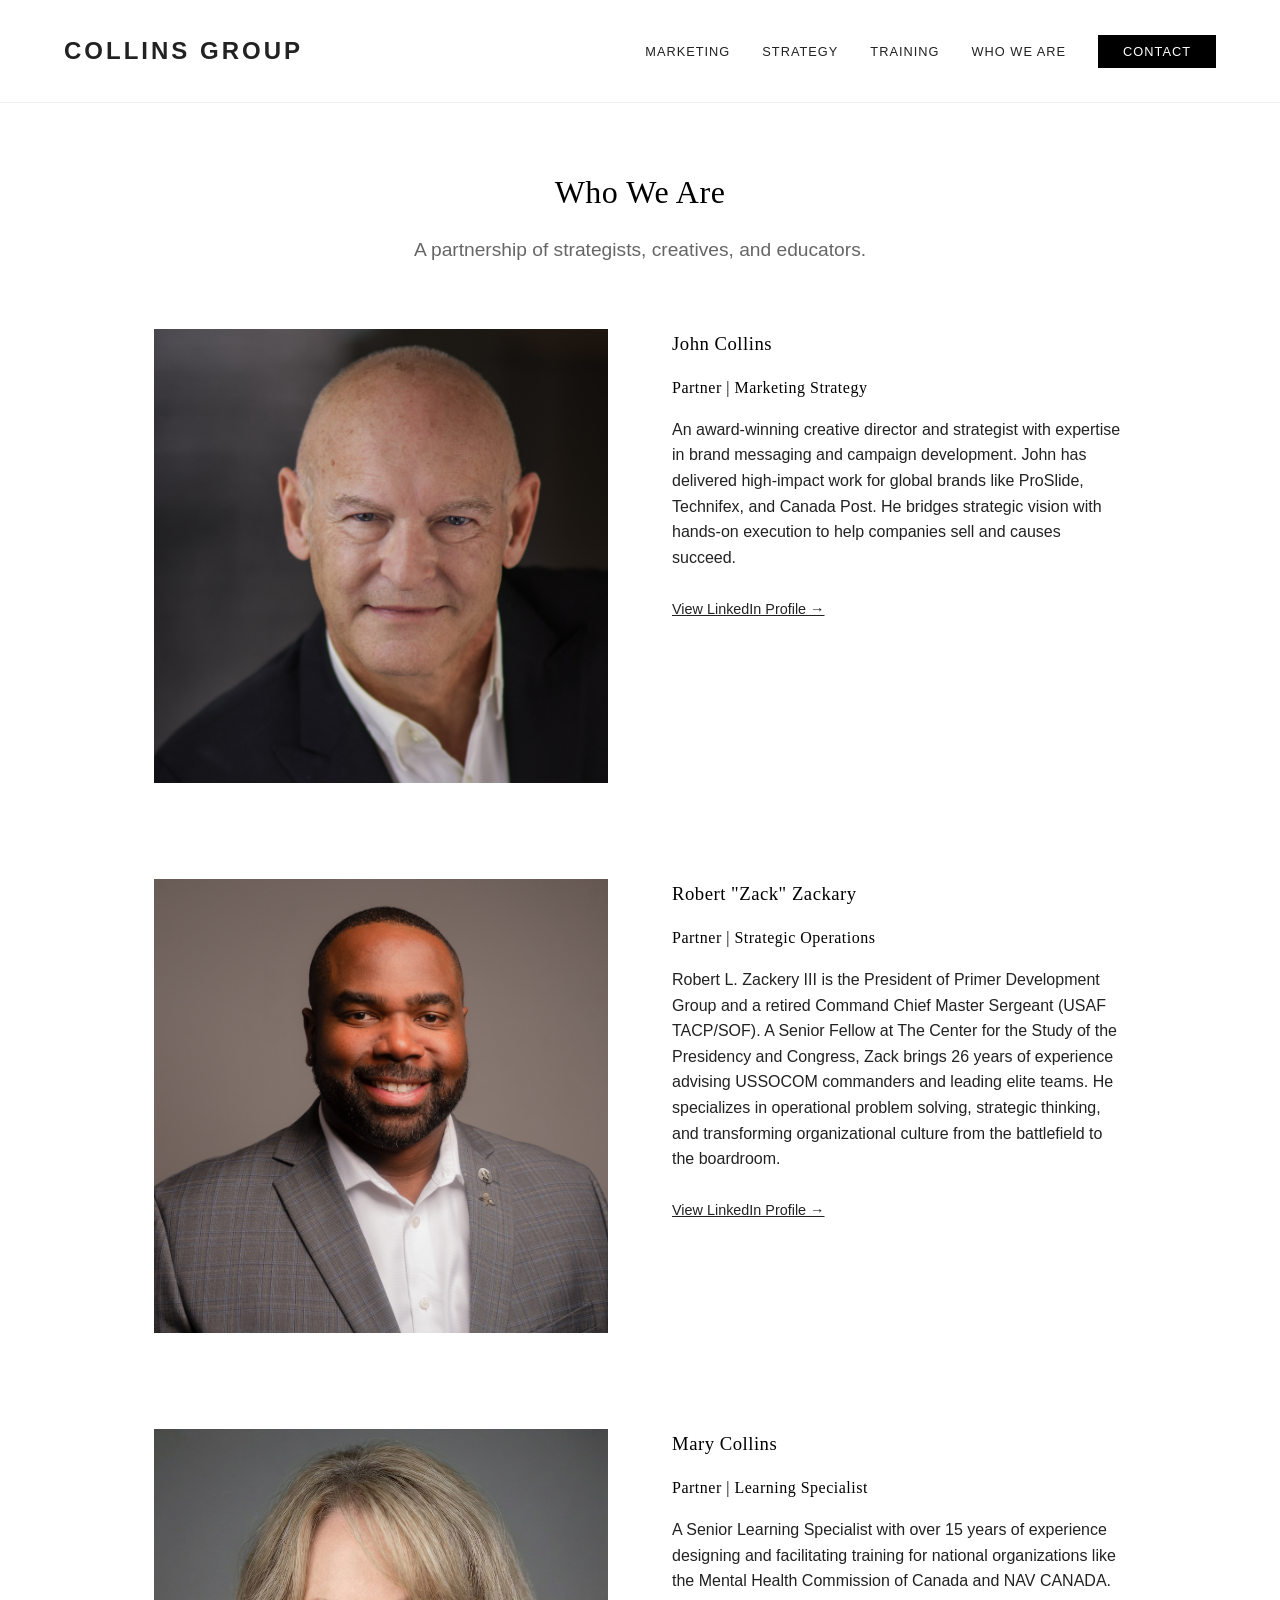
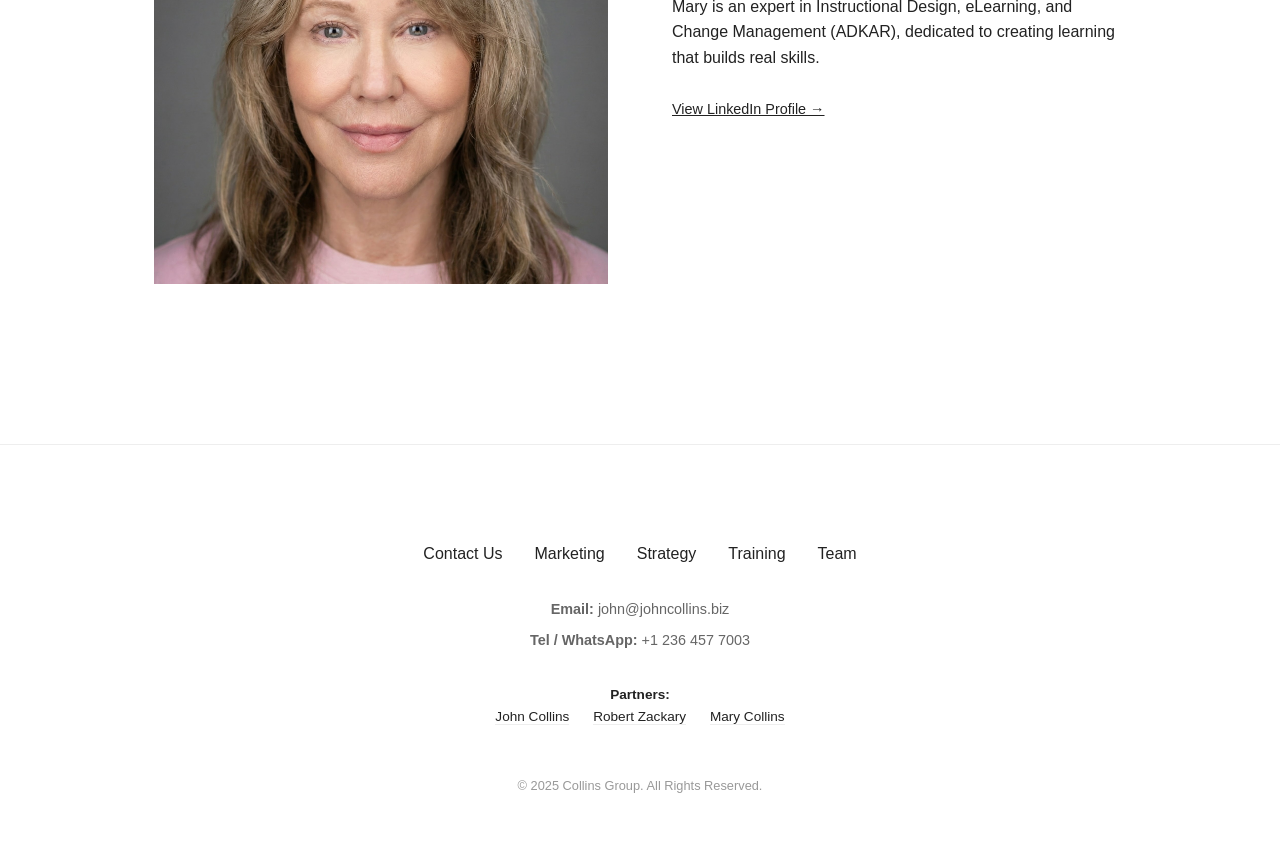
==== about.html @ 3412f207 "Add files via upload" ====
<!DOCTYPE html>
<html lang="en">
<head>
    <meta charset="UTF-8">
    <meta name="viewport" content="width=device-width, initial-scale=1.0">
    <meta name="description" content="Meet the Collins Group partners: John Collins, Robert Zackary, and Mary Collins. Experts in Marketing, Strategy, and Learning.">
    <title>Collins Group | Who We Are</title>
    <link rel="stylesheet" href="style.css">
</head>
<body>

    <nav>
        <a href="index.html" class="logo">Collins Group</a>
        <ul class="nav-links">
            <li><a href="marketing.html">Marketing</a></li>
            <li><a href="strategy.html">Strategy</a></li>
            <li><a href="training.html">Training</a></li>
            <li><a href="about.html">Who We Are</a></li>
            <li><a href="contact.html" class="btn-nav">Contact</a></li>
        </ul>
    </nav>

    <main>
        
<div class="page-container">
    <header style="text-align: center; margin-bottom: 4rem;">
        <h1>Who We Are</h1>
        <p class="hero-sub">A partnership of strategists, creatives, and educators.</p>
    </header>

    <div class="service-section" style="align-items: flex-start;">
        <img src="john headshot.jpg" alt="John Collins">
        <div class="service-text">
            <h3>John Collins</h3>
            <h4>Partner | Marketing Strategy</h4>
            <p>An award-winning creative director and strategist with expertise in brand messaging and campaign development. John has delivered high-impact work for global brands like ProSlide, Technifex, and Canada Post. He bridges strategic vision with hands-on execution to help companies sell and causes succeed.</p>
            <br>
            <a href="https://www.linkedin.com/in/iamjdcollins/" target="_blank" rel="noopener noreferrer" style="text-decoration: underline; font-size: 0.9rem;">View LinkedIn Profile &rarr;</a>
        </div>
    </div>

    <div class="service-section" style="align-items: flex-start;">
        <img src="zack headshot.png" alt="Robert Zackery">
        <div class="service-text">
            <h3>Robert "Zack" Zackary</h3>
            <h4>Partner | Strategic Operations</h4>
            <p>Robert L. Zackery III is the President of Primer Development Group and a retired Command Chief Master Sergeant (USAF TACP/SOF). A Senior Fellow at The Center for the Study of the Presidency and Congress, Zack brings 26 years of experience advising USSOCOM commanders and leading elite teams. He specializes in operational problem solving, strategic thinking, and transforming organizational culture from the battlefield to the boardroom.</p>
            <br>
            <a href="https://www.linkedin.com/in/robertlzackeryiii/" target="_blank" rel="noopener noreferrer" style="text-decoration: underline; font-size: 0.9rem;">View LinkedIn Profile &rarr;</a>
        </div>
    </div>

    <div class="service-section" style="align-items: flex-start;">
        <img src="mary headshot.jpg" alt="Mary Collins">
        <div class="service-text">
            <h3>Mary Collins</h3>
            <h4>Partner | Learning Specialist</h4>
            <p>A Senior Learning Specialist with over 15 years of experience designing and facilitating training for national organizations like the Mental Health Commission of Canada and NAV CANADA. Mary is an expert in Instructional Design, eLearning, and Change Management (ADKAR), dedicated to creating learning that builds real skills.</p>
            <br>
            <a href="https://www.linkedin.com/in/collins4learning/" target="_blank" rel="noopener noreferrer" style="text-decoration: underline; font-size: 0.9rem;">View LinkedIn Profile &rarr;</a>
        </div>
    </div>
</div>

    </main>

    <footer>
        
        <div class="footer-links">
            <a href="contact.html">Contact Us</a>
            <a href="marketing.html">Marketing</a>
            <a href="strategy.html">Strategy</a>
            <a href="training.html">Training</a>
            <a href="about.html">Team</a>
        </div>

        <div class="contact-info">
            <p><strong>Email:</strong> <a href="mailto:john@johncollins.biz">john@johncollins.biz</a></p>
            <p><strong>Tel / WhatsApp:</strong> +1 236 457 7003</p>
        </div>

        <div class="partners-list">
            <strong>Partners:</strong><br>
            <a href="https://www.linkedin.com/in/iamjdcollins/" target="_blank" rel="noopener noreferrer">John Collins</a>
            <a href="https://www.linkedin.com/in/robertlzackeryiii/" target="_blank" rel="noopener noreferrer">Robert Zackary</a>
            <a href="https://www.linkedin.com/in/collins4learning/" target="_blank" rel="noopener noreferrer">Mary Collins</a>
        </div>

        <p class="copyright">&copy; 2025 Collins Group. All Rights Reserved.</p>
    </footer>

</body>
</html>
---- style.css ----
/* COLLINS GROUP - BOUTIQUE PROFESSIONAL (Black & White) */

/* 1. Base Styles */
* { box-sizing: border-box; margin: 0; padding: 0; }
body {
    font-family: 'Helvetica Neue', Helvetica, Arial, sans-serif;
    color: #222;
    background-color: #fff;
    line-height: 1.6;
    font-weight: 300;
}
h1, h2, h3, h4 {
    font-family: 'Didot', 'Bodoni MT', serif;
    font-weight: 400;
    color: #000;
    margin-bottom: 1rem;
    letter-spacing: 0.5px;
}
a { text-decoration: none; color: inherit; transition: opacity 0.3s; }
a:hover { opacity: 0.6; }
img { max-width: 100%; display: block; }
ul { list-style: none; }

/* 2. Navigation */
nav {
    display: flex;
    justify-content: space-between;
    align-items: center;
    padding: 2rem 5%;
    border-bottom: 1px solid #eee;
    background: #fff;
    position: sticky;
    top: 0;
    z-index: 1000;
}
.logo { font-size: 1.5rem; letter-spacing: 3px; font-weight: 600; text-transform: uppercase; }
.nav-links { display: flex; gap: 2rem; align-items: center; }
.nav-links a { text-transform: uppercase; font-size: 0.8rem; letter-spacing: 1px; }
.btn-nav { 
    border: 1px solid #000; 
    padding: 0.5rem 1.5rem; 
    background: #000; 
    color: #fff !important; 
}
.btn-nav:hover { background: #333; opacity: 1; }

/* 3. Hero Sections */
.hero {
    padding: 6rem 5% 4rem;
    text-align: center;
    background: #fafafa;
}
.hero h1 { font-size: 3.5rem; line-height: 1.1; margin-bottom: 1.5rem; }
.hero-sub { font-size: 1.2rem; color: #666; max-width: 700px; margin: 0 auto; }

/* 4. Three Doors (Home) */
.three-doors {
    display: grid;
    grid-template-columns: repeat(3, 1fr);
    gap: 2px;
    background: #eee;
    margin: 4rem 0;
    border: 1px solid #eee;
}
.door {
    background: #fff;
    padding: 4rem 2rem;
    text-align: center;
    transition: background 0.3s;
}
.door:hover { background: #fcfcfc; }
.door img {
    margin: 0 auto 1.5rem auto; /* Centers the icon */
    max-width: 100px; /* Controls icon size */
    opacity: 0.8;
}
.door h3 { font-size: 1.5rem; text-transform: uppercase; letter-spacing: 2px; margin-bottom: 1rem; }
.door p { font-size: 0.95rem; color: #555; margin-bottom: 2rem; min-height: 60px; }
.btn-link { 
    text-transform: uppercase; font-size: 0.75rem; font-weight: 700; letter-spacing: 1px; 
    border-bottom: 1px solid #000; padding-bottom: 3px; 
}

/* 5. Content Layouts (Service Pages) */
.page-container { max-width: 1100px; margin: 0 auto; padding: 4rem 5%; }
.service-section { 
    display: grid; grid-template-columns: 1fr 1fr; gap: 4rem; margin-bottom: 6rem; align-items: center; 
}
.service-text h2 { font-size: 2.2rem; margin-bottom: 1.5rem; }
.service-list li {
    margin-bottom: 0.8rem; padding-left: 1.5rem; position: relative;
}
.service-list li::before {
    content: "—"; position: absolute; left: 0; color: #999;
}
/* IMAGE PLACEHOLDER STYLE */
.placeholder-img {
    background: #f4f4f4; height: 400px; display: flex; align-items: center; justify-content: center;
    color: #999; text-transform: uppercase; letter-spacing: 2px; border: 1px solid #eee;
    font-size: 0.8rem; padding: 1rem; text-align: center;
}

/* 6. Testimonials Slider */
.testimonials { background: #111; color: #fff; padding: 5rem 5%; text-align: center; position: relative; }
.testimonial-container { max-width: 800px; margin: 0 auto; min-height: 200px; display: flex; align-items: center; justify-content: center; }
.testimonial-slide { display: none; animation: fadeEffect 1s; }
.testimonial-slide.active { display: block; }
.quote { font-size: 1.5rem; font-family: 'Didot', serif; margin-bottom: 1.5rem; font-style: italic; line-height: 1.4; }
.cite { font-size: 0.8rem; text-transform: uppercase; letter-spacing: 2px; opacity: 0.7; display: block; margin-top: 1rem;}

@keyframes fadeEffect {
    from {opacity: 0;} to {opacity: 1;}
}

/* 7. Contact Page Form */
.contact-hero { text-align: center; margin-bottom: 3rem; }
.contact-form { max-width: 600px; margin: 0 auto; }
.form-group { margin-bottom: 1.5rem; }
.form-group label { display: block; margin-bottom: 0.5rem; font-size: 0.8rem; text-transform: uppercase; letter-spacing: 1px; }
.form-group input, .form-group textarea {
    width: 100%; padding: 1rem; border: 1px solid #ddd; font-family: inherit; font-size: 1rem;
}
.form-group textarea { height: 150px; resize: vertical; }
.btn-submit {
    background: #000; color: #fff; border: none; padding: 1rem 3rem; cursor: pointer;
    text-transform: uppercase; letter-spacing: 2px; font-size: 0.9rem; transition: background 0.3s;
}
.btn-submit:hover { background: #333; }

/* 8. Footer */
footer { padding: 4rem 5%; background: #fff; border-top: 1px solid #eee; text-align: center; }
.footer-links { display: flex; justify-content: center; gap: 2rem; margin: 2rem 0; }
.contact-info { margin: 2rem 0; font-size: 0.9rem; color: #666; }
.contact-info p { margin-bottom: 0.5rem; }
.partners-list { margin-top: 2rem; font-size: 0.85rem; }
.partners-list a { margin: 0 10px; border-bottom: 1px solid #eee; }
.copyright { font-size: 0.8rem; color: #999; margin-top: 3rem; }

/* Mobile Responsiveness */
@media (max-width: 768px) {
    .hero h1 { font-size: 2.5rem; }
    
    /* Stack elements vertically */
    .three-doors, .service-section { grid-template-columns: 1fr; }
    
    /* Navigation Stack Fix */
    nav { flex-direction: column; padding: 1rem; }
    .nav-links { 
        display: flex; 
        flex-direction: column; 
        gap: 1rem; 
        margin-top: 1rem; 
        width: 100%;
        text-align: center;
    }
}
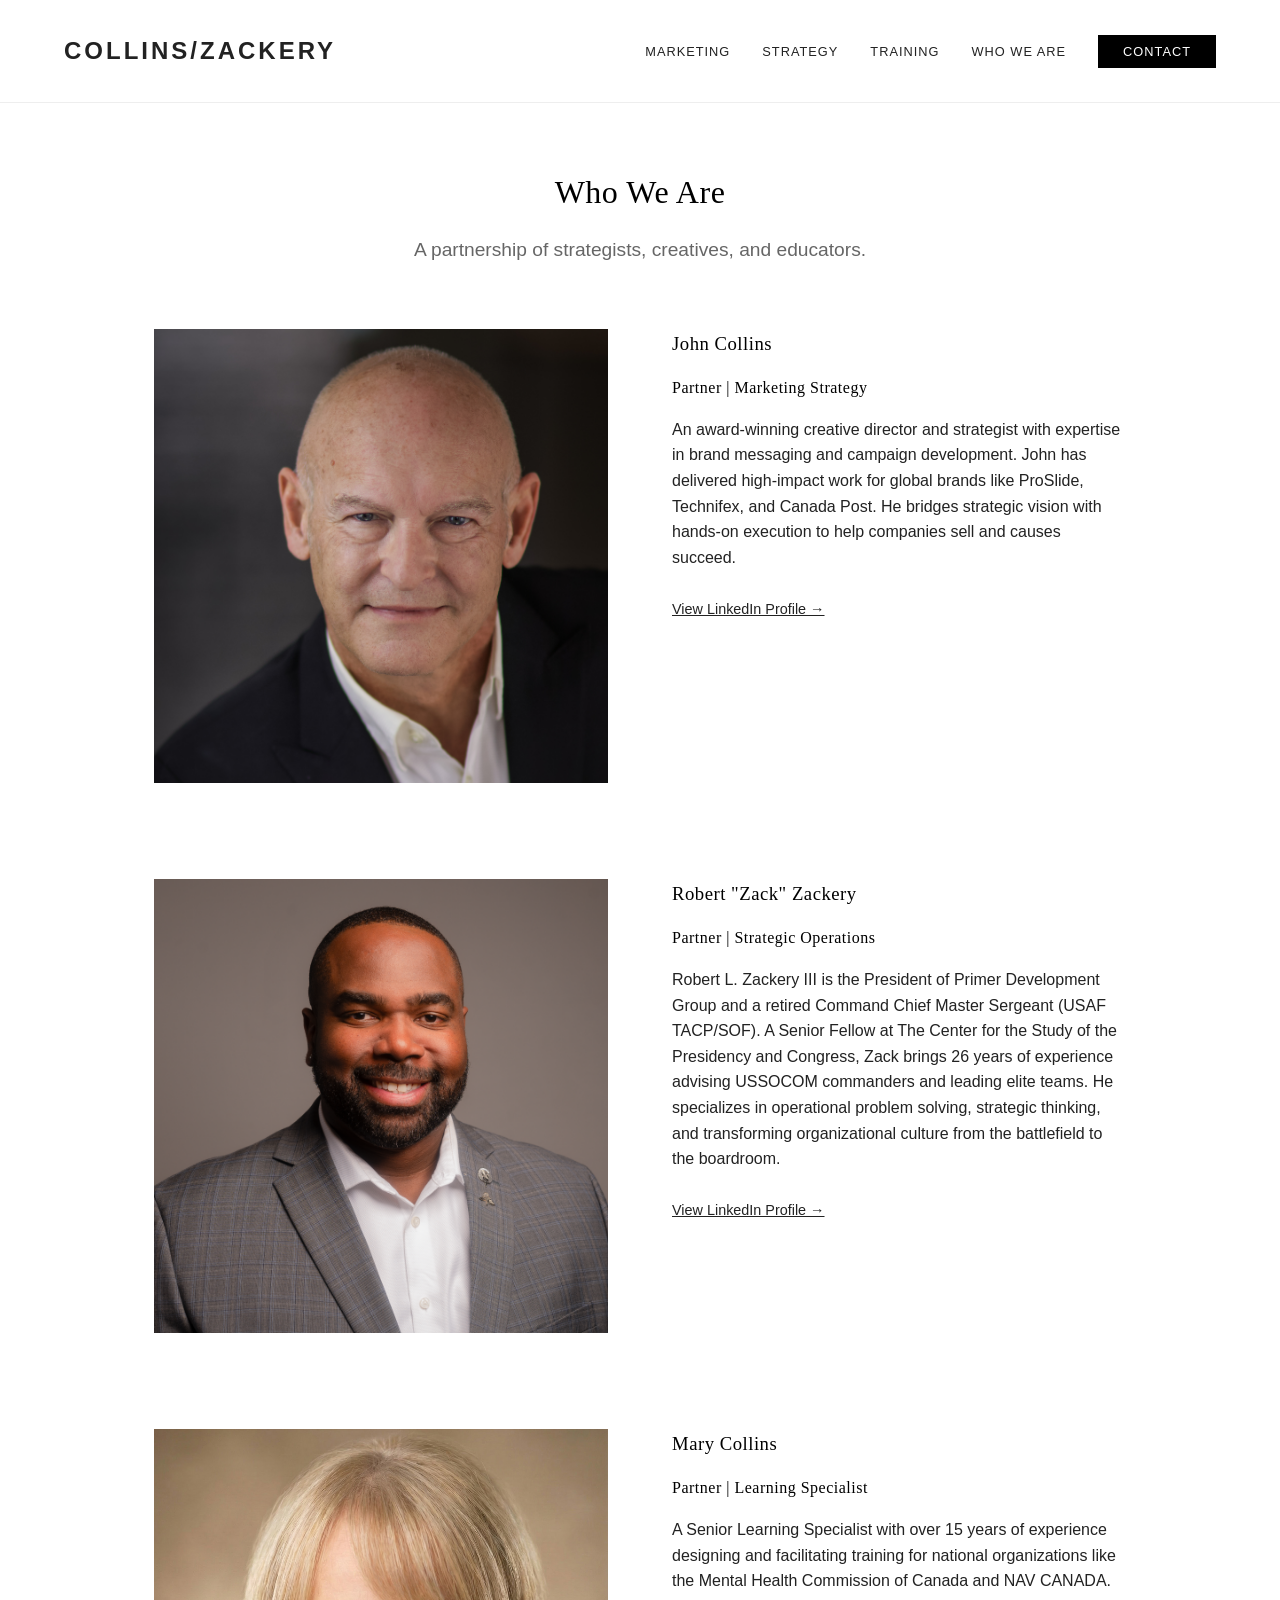
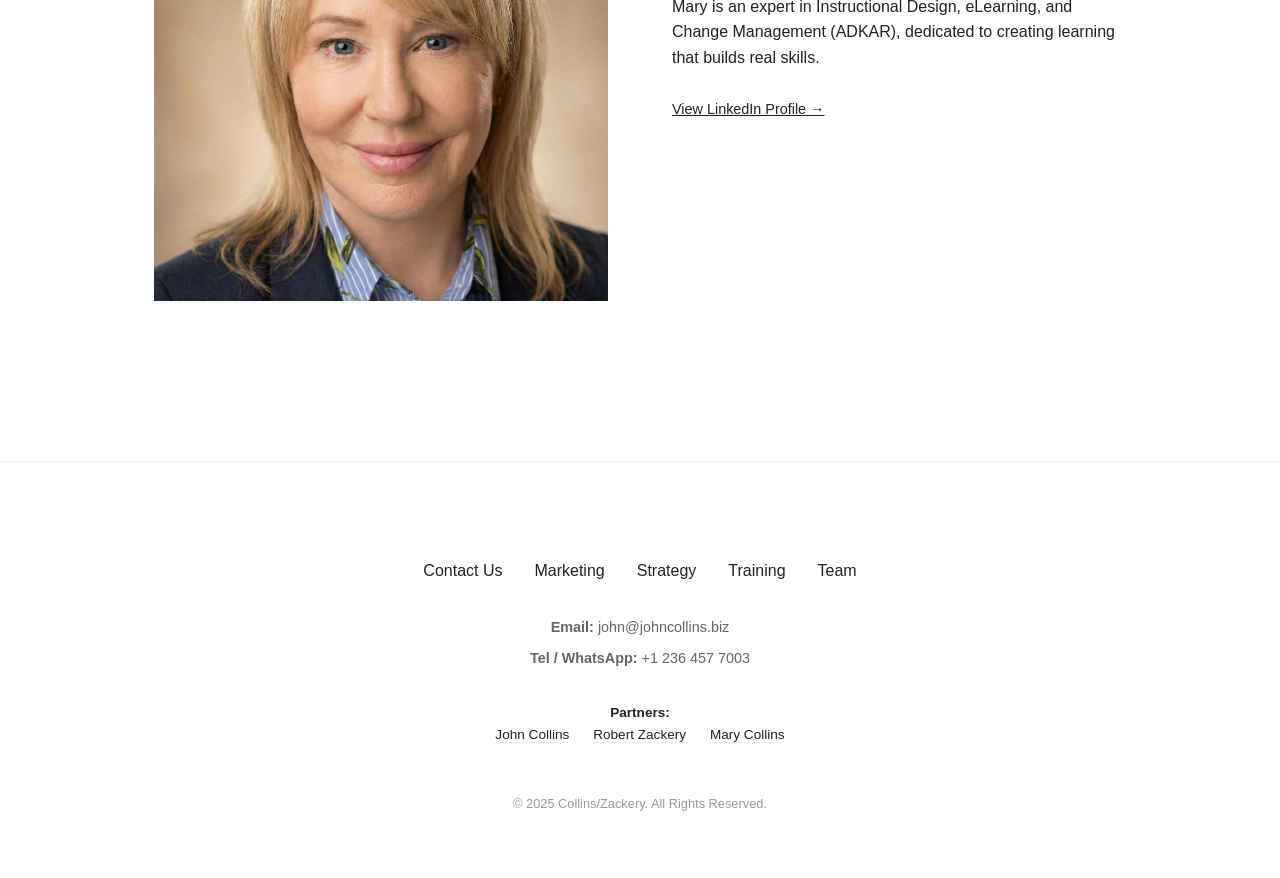
==== commit a446b18a: "Add files via upload" ====
--- a/about.html
+++ b/about.html
@@ -3,14 +3,14 @@
 <head>
     <meta charset="UTF-8">
     <meta name="viewport" content="width=device-width, initial-scale=1.0">
-    <meta name="description" content="Meet the Collins Group partners: John Collins, Robert Zackary, and Mary Collins. Experts in Marketing, Strategy, and Learning.">
-    <title>Collins Group | Who We Are</title>
+    <meta name="description" content="Meet the Collins/Zackery partners: John Collins, Robert Zackery, and Mary Collins. Experts in Marketing, Strategy, and Learning.">
+    <title>Collins/Zackery | Who We Are</title>
     <link rel="stylesheet" href="style.css">
 </head>
 <body>
 
     <nav>
-        <a href="index.html" class="logo">Collins Group</a>
+        <a href="index.html" class="logo">Collins/Zackery</a>
         <ul class="nav-links">
             <li><a href="marketing.html">Marketing</a></li>
             <li><a href="strategy.html">Strategy</a></li>
@@ -42,7 +42,7 @@
     <div class="service-section" style="align-items: flex-start;">
         <img src="zack headshot.png" alt="Robert Zackery">
         <div class="service-text">
-            <h3>Robert "Zack" Zackary</h3>
+            <h3>Robert "Zack" Zackery</h3>
             <h4>Partner | Strategic Operations</h4>
             <p>Robert L. Zackery III is the President of Primer Development Group and a retired Command Chief Master Sergeant (USAF TACP/SOF). A Senior Fellow at The Center for the Study of the Presidency and Congress, Zack brings 26 years of experience advising USSOCOM commanders and leading elite teams. He specializes in operational problem solving, strategic thinking, and transforming organizational culture from the battlefield to the boardroom.</p>
             <br>
@@ -82,11 +82,11 @@
         <div class="partners-list">
             <strong>Partners:</strong><br>
             <a href="https://www.linkedin.com/in/iamjdcollins/" target="_blank" rel="noopener noreferrer">John Collins</a>
-            <a href="https://www.linkedin.com/in/robertlzackeryiii/" target="_blank" rel="noopener noreferrer">Robert Zackary</a>
+            <a href="https://www.linkedin.com/in/robertlzackeryiii/" target="_blank" rel="noopener noreferrer">Robert Zackery</a>
             <a href="https://www.linkedin.com/in/collins4learning/" target="_blank" rel="noopener noreferrer">Mary Collins</a>
         </div>
 
-        <p class="copyright">&copy; 2025 Collins Group. All Rights Reserved.</p>
+        <p class="copyright">&copy; 2025 Collins/Zackery. All Rights Reserved.</p>
     </footer>
 
 </body>
--- a/style.css
+++ b/style.css
@@ -1,4 +1,4 @@
-/* COLLINS GROUP - BOUTIQUE PROFESSIONAL (Black & White) */
+/* COLLINS/ZACKERY - BOUTIQUE PROFESSIONAL (Black & White) */
 
 /* 1. Base Styles */
 * { box-sizing: border-box; margin: 0; padding: 0; }
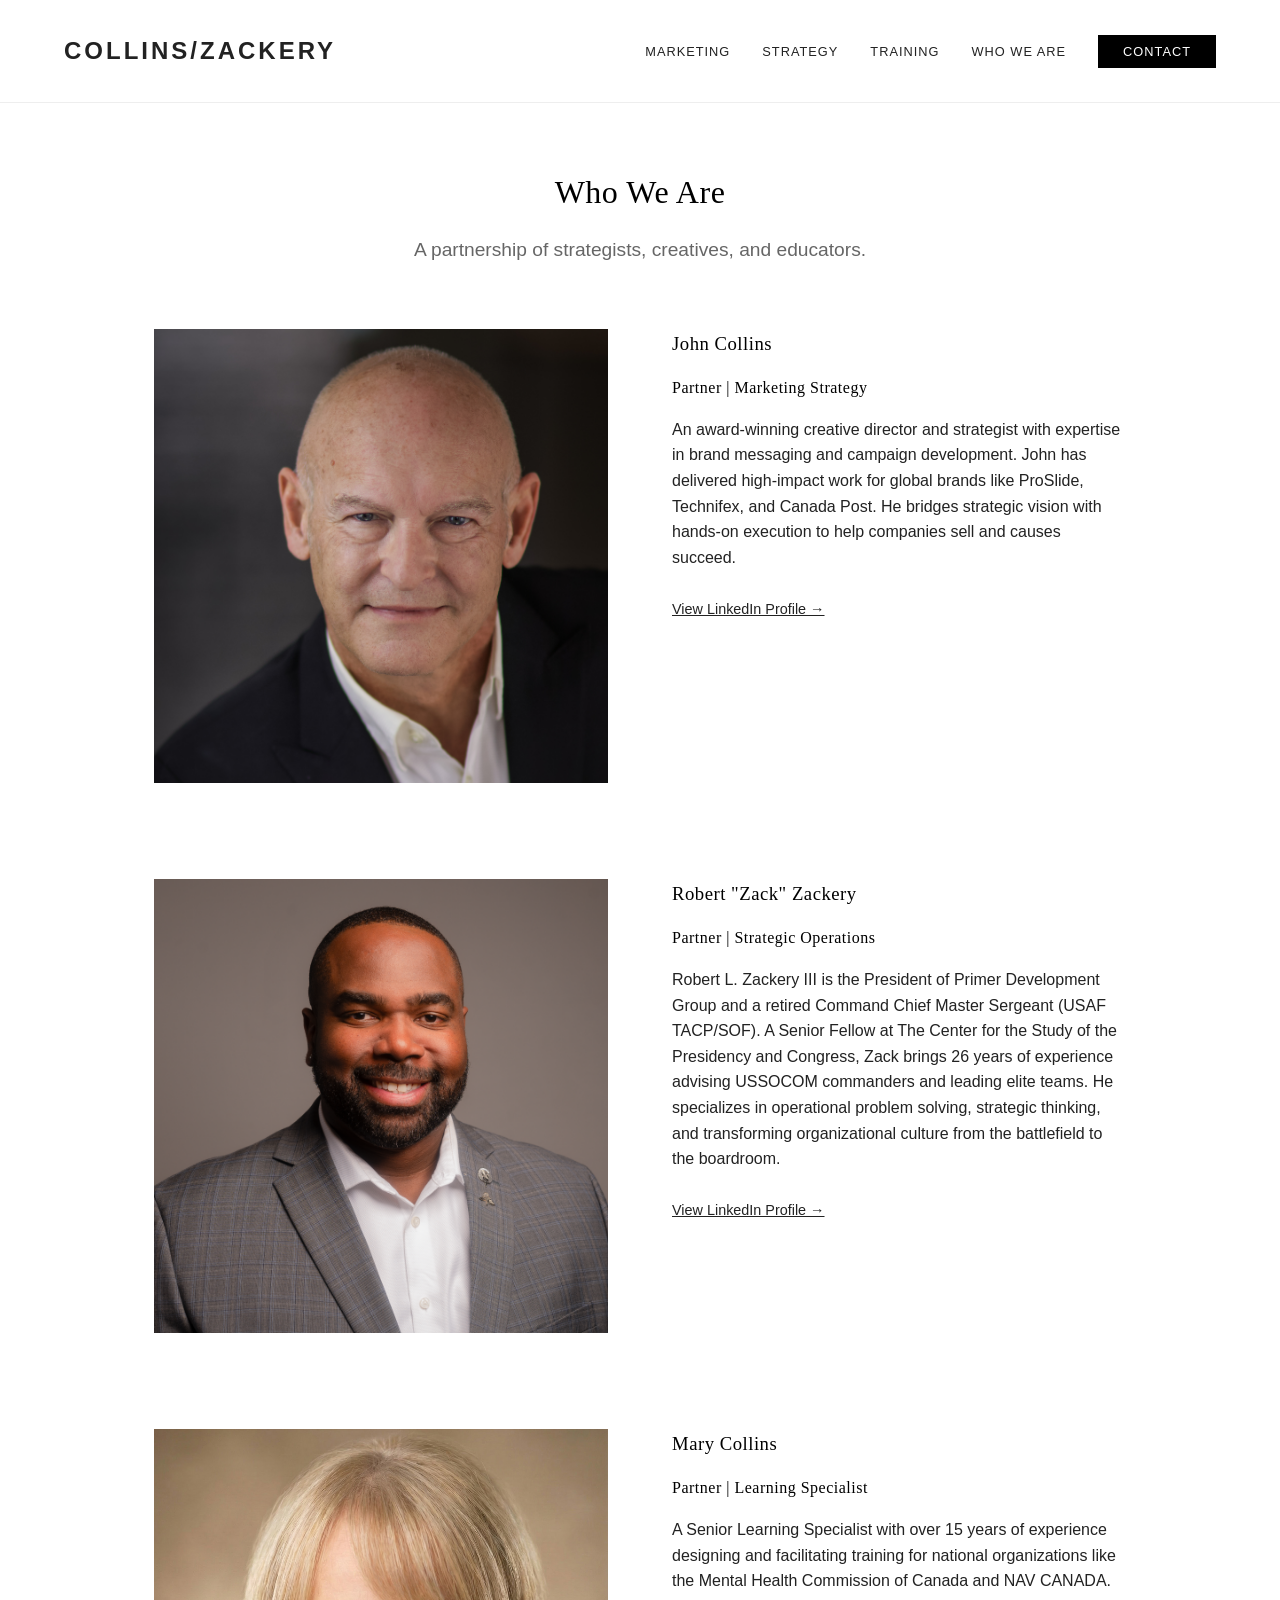
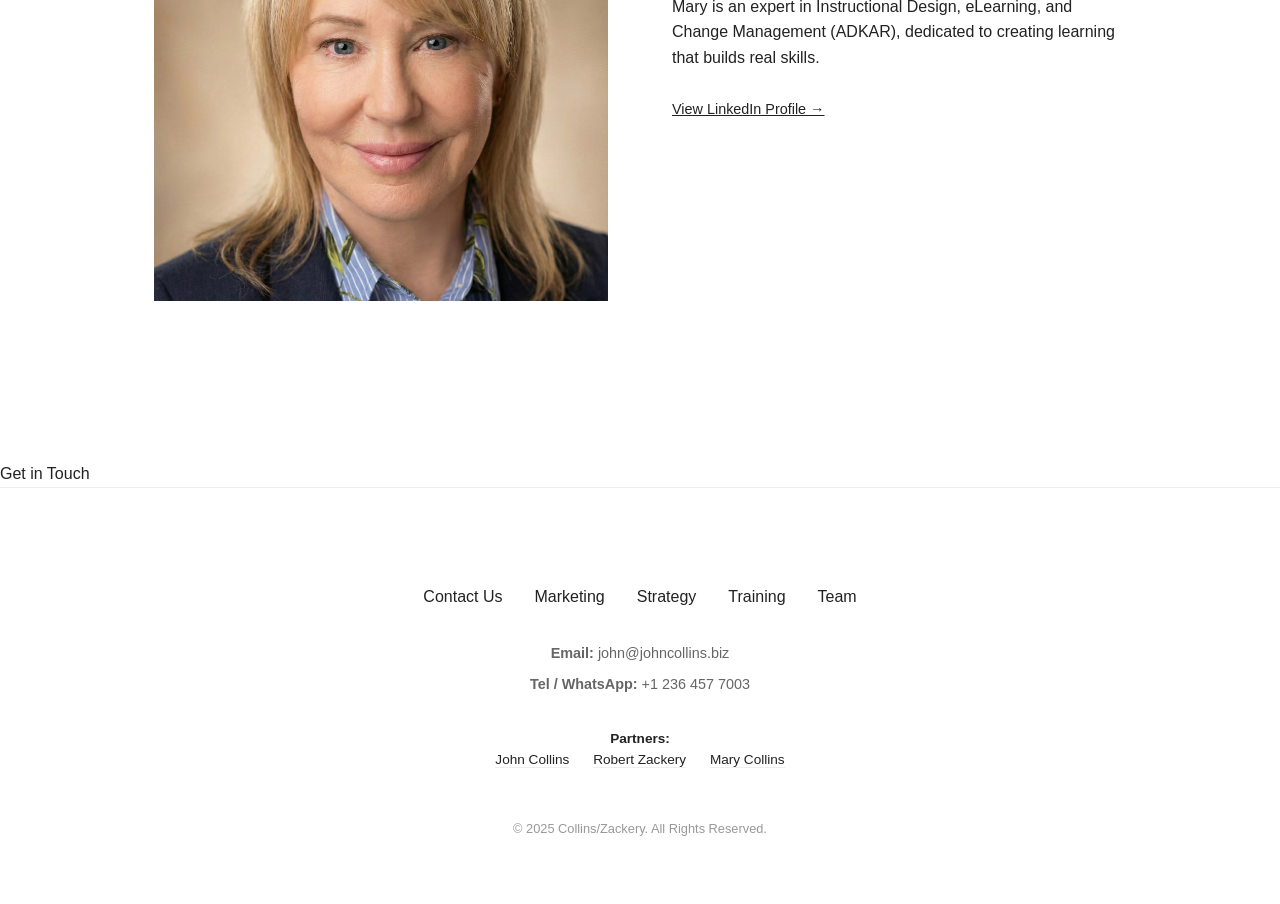
==== commit 3bc8c717: "Add files via upload" ====
--- a/about.html
+++ b/about.html
@@ -63,7 +63,7 @@
 </div>
 
     </main>
-
+<div class="pill-divider pill-bottom">Get in Touch</div>
     <footer>
         
         <div class="footer-links">
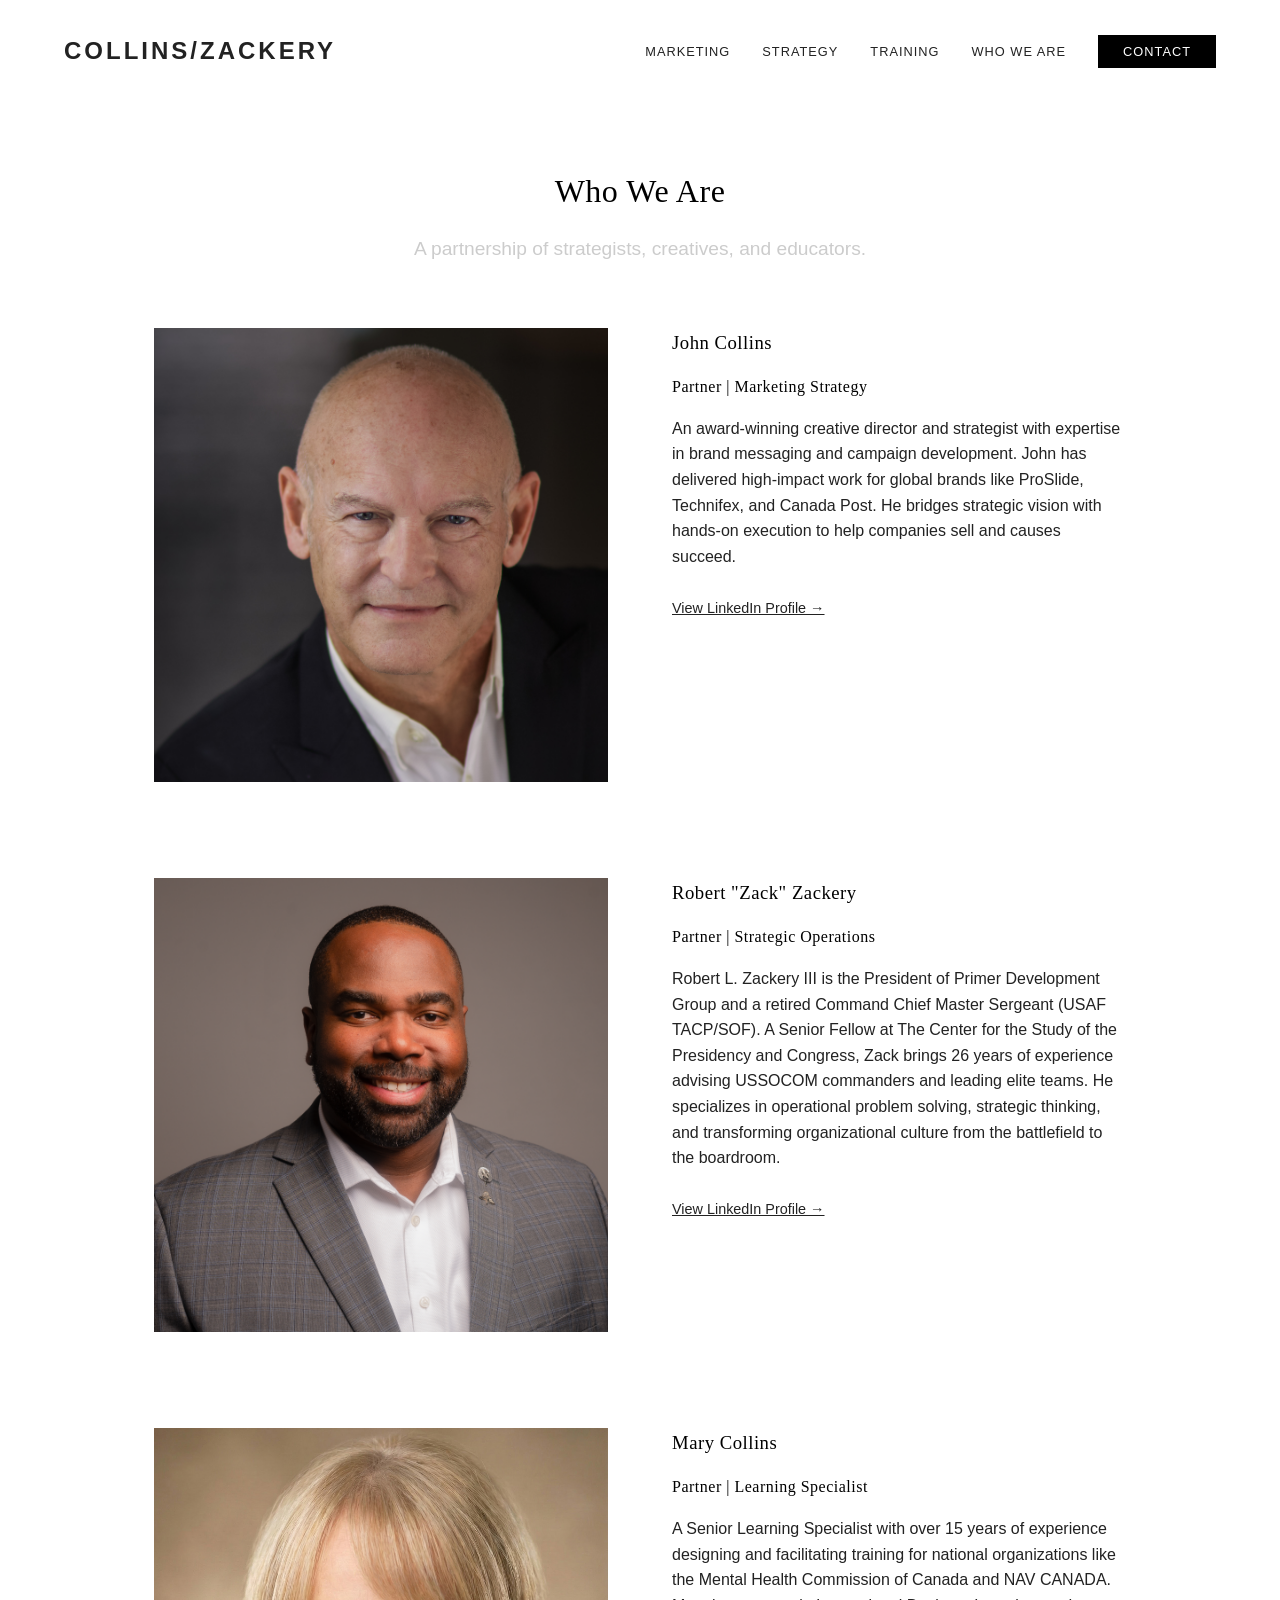
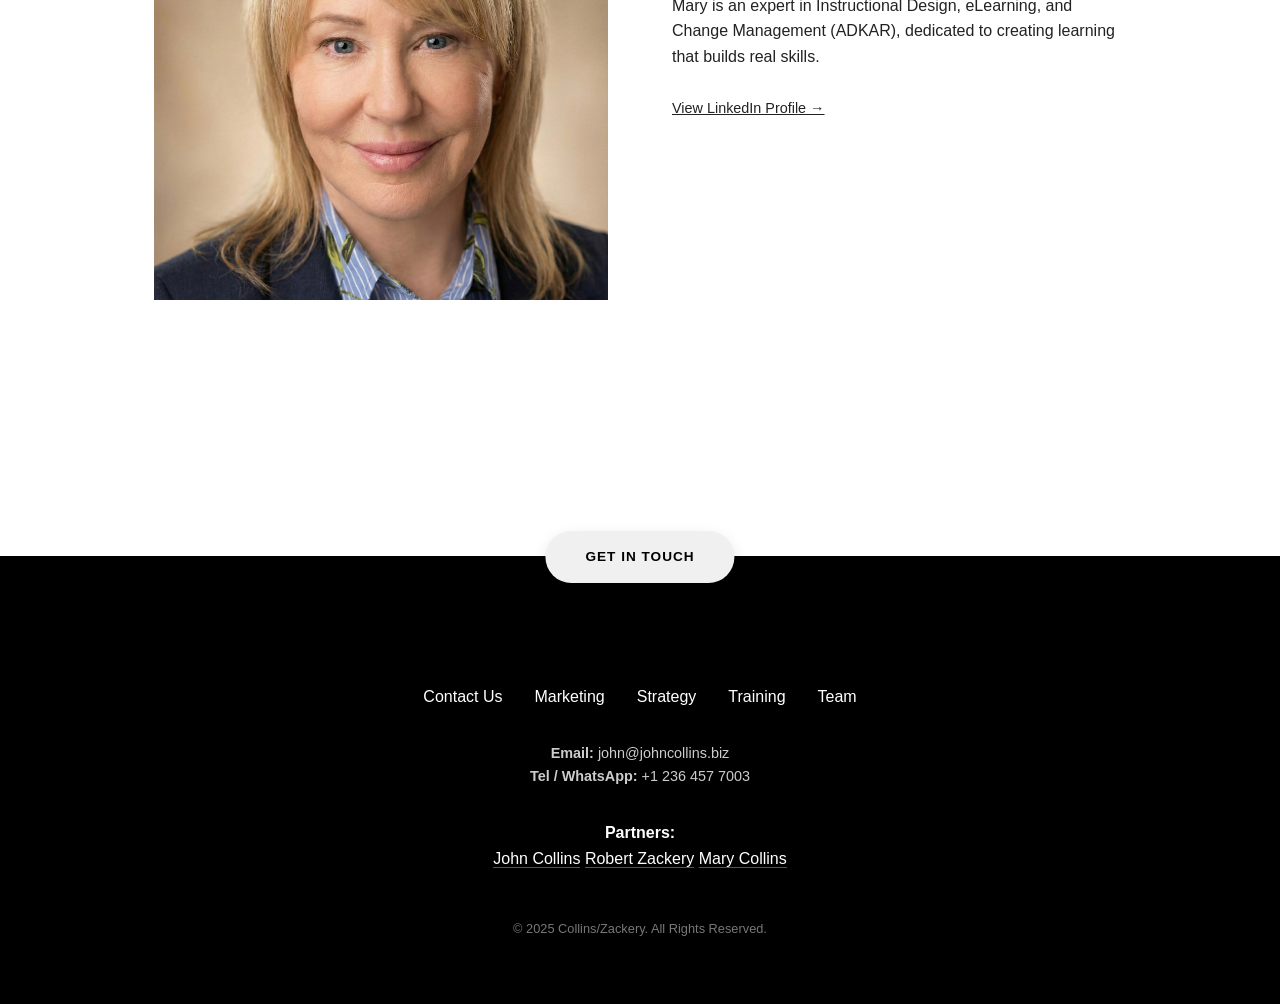
==== commit 0c76194f: "Add files via upload" ====
--- a/about.html
+++ b/about.html
@@ -63,31 +63,34 @@
 </div>
 
     </main>
-<div class="pill-divider pill-bottom">Get in Touch</div>
-    <footer>
+
+    <div class="footer-wrapper">
+        <a href="contact.html" class="pill-divider pill-bottom">Get in Touch</a>
         
-        <div class="footer-links">
-            <a href="contact.html">Contact Us</a>
-            <a href="marketing.html">Marketing</a>
-            <a href="strategy.html">Strategy</a>
-            <a href="training.html">Training</a>
-            <a href="about.html">Team</a>
-        </div>
+        <footer>
+            <div class="footer-links">
+                <a href="contact.html">Contact Us</a>
+                <a href="marketing.html">Marketing</a>
+                <a href="strategy.html">Strategy</a>
+                <a href="training.html">Training</a>
+                <a href="about.html">Team</a>
+            </div>
 
-        <div class="contact-info">
-            <p><strong>Email:</strong> <a href="mailto:john@johncollins.biz">john@johncollins.biz</a></p>
-            <p><strong>Tel / WhatsApp:</strong> +1 236 457 7003</p>
-        </div>
+            <div class="contact-info">
+                <p><strong>Email:</strong> <a href="mailto:john@johncollins.biz">john@johncollins.biz</a></p>
+                <p><strong>Tel / WhatsApp:</strong> +1 236 457 7003</p>
+            </div>
 
-        <div class="partners-list">
-            <strong>Partners:</strong><br>
-            <a href="https://www.linkedin.com/in/iamjdcollins/" target="_blank" rel="noopener noreferrer">John Collins</a>
-            <a href="https://www.linkedin.com/in/robertlzackeryiii/" target="_blank" rel="noopener noreferrer">Robert Zackery</a>
-            <a href="https://www.linkedin.com/in/collins4learning/" target="_blank" rel="noopener noreferrer">Mary Collins</a>
-        </div>
+            <div class="partners-list">
+                <strong>Partners:</strong><br>
+                <a href="https://www.linkedin.com/in/iamjdcollins/" target="_blank" rel="noopener noreferrer">John Collins</a>
+                <a href="https://www.linkedin.com/in/robertlzackeryiii/" target="_blank" rel="noopener noreferrer">Robert Zackery</a>
+                <a href="https://www.linkedin.com/in/collins4learning/" target="_blank" rel="noopener noreferrer">Mary Collins</a>
+            </div>
 
-        <p class="copyright">&copy; 2025 Collins/Zackery. All Rights Reserved.</p>
-    </footer>
+            <p class="copyright">&copy; 2025 Collins/Zackery. All Rights Reserved.</p>
+        </footer>
+    </div>
 
 </body>
 </html>
--- a/style.css
+++ b/style.css
@@ -1,4 +1,4 @@
-/* COLLINS/ZACKERY - BOUTIQUE PROFESSIONAL (Black & White) */
+/* COLLINS | ZACKERY - UPDATED DESIGN */
 
 /* 1. Base Styles */
 * { box-sizing: border-box; margin: 0; padding: 0; }
@@ -27,11 +27,7 @@
     justify-content: space-between;
     align-items: center;
     padding: 2rem 5%;
-    border-bottom: 1px solid #eee;
     background: #fff;
-    position: sticky;
-    top: 0;
-    z-index: 1000;
 }
 .logo { font-size: 1.5rem; letter-spacing: 3px; font-weight: 600; text-transform: uppercase; }
 .nav-links { display: flex; gap: 2rem; align-items: center; }
@@ -42,36 +38,96 @@
     background: #000; 
     color: #fff !important; 
 }
-.btn-nav:hover { background: #333; opacity: 1; }
 
 /* 3. Hero Sections */
 .hero {
-    padding: 6rem 5% 4rem;
-    text-align: center;
-    background: #fafafa;
-}
-.hero h1 { font-size: 3.5rem; line-height: 1.1; margin-bottom: 1.5rem; }
-.hero-sub { font-size: 1.2rem; color: #666; max-width: 700px; margin: 0 auto; }
-
-/* 4. Three Doors (Home) */
+    padding: 8rem 5% 6rem;
+    text-align: center;
+    background: #000;
+    color: #fff;
+    border-radius: 50px; /* Rounded Corners */
+    margin: 20px 20px 0 20px;
+    position: relative;
+    z-index: 1;
+}
+.hero h1 { 
+    font-size: 3.5rem; 
+    line-height: 1.1; 
+    margin-bottom: 1.5rem; 
+    color: #fff; 
+}
+.hero-sub { 
+    font-size: 1.2rem; 
+    color: #ccc; 
+    max-width: 700px; 
+    margin: 0 auto; 
+}
+
+/* 4. Pill Dividers & Arrow */
+.pill-container {
+    display: flex;
+    flex-direction: column;
+    align-items: center;
+    margin-top: -25px;
+    margin-bottom: 4rem;
+    position: relative;
+    z-index: 10;
+}
+
+.pill-divider {
+    background-color: #f0f0f0;
+    color: #000;
+    font-weight: 700;
+    text-transform: uppercase;
+    font-size: 0.85rem;
+    letter-spacing: 1px;
+    padding: 15px 40px;
+    border-radius: 50px;
+    display: inline-block; 
+    box-shadow: 0 5px 15px rgba(0,0,0,0.1);
+}
+
+.arrow-down {
+    font-size: 2rem;
+    color: #222;
+    margin-top: 1rem;
+    animation: bounce 2s infinite;
+}
+
+@keyframes bounce {
+    0%, 20%, 50%, 80%, 100% {transform: translateY(0);}
+    40% {transform: translateY(-5px);}
+    60% {transform: translateY(-3px);}
+}
+
+/* 5. Section Intro Line */
+.section-intro {
+    text-align: center;
+    font-size: 2rem; 
+    font-family: 'Didot', 'Bodoni MT', serif;
+    margin: 0 auto 5rem;
+    max-width: 800px;
+    padding: 0 5%;
+    line-height: 1.3;
+}
+
+/* 6. Three Doors (Home) */
 .three-doors {
     display: grid;
     grid-template-columns: repeat(3, 1fr);
-    gap: 2px;
-    background: #eee;
-    margin: 4rem 0;
-    border: 1px solid #eee;
+    gap: 40px;
+    margin: 4rem auto 6rem;
+    max-width: 1200px;
+    padding: 0 20px;
 }
 .door {
     background: #fff;
-    padding: 4rem 2rem;
-    text-align: center;
-    transition: background 0.3s;
-}
-.door:hover { background: #fcfcfc; }
+    padding: 1rem;
+    text-align: center;
+}
 .door img {
-    margin: 0 auto 1.5rem auto; /* Centers the icon */
-    max-width: 100px; /* Controls icon size */
+    margin: 0 auto 1.5rem auto; 
+    max-width: 80px; 
     opacity: 0.8;
 }
 .door h3 { font-size: 1.5rem; text-transform: uppercase; letter-spacing: 2px; margin-bottom: 1rem; }
@@ -81,7 +137,7 @@
     border-bottom: 1px solid #000; padding-bottom: 3px; 
 }
 
-/* 5. Content Layouts (Service Pages) */
+/* 7. Content Layouts (Service Pages) */
 .page-container { max-width: 1100px; margin: 0 auto; padding: 4rem 5%; }
 .service-section { 
     display: grid; grid-template-columns: 1fr 1fr; gap: 4rem; margin-bottom: 6rem; align-items: center; 
@@ -93,26 +149,53 @@
 .service-list li::before {
     content: "—"; position: absolute; left: 0; color: #999;
 }
-/* IMAGE PLACEHOLDER STYLE */
-.placeholder-img {
-    background: #f4f4f4; height: 400px; display: flex; align-items: center; justify-content: center;
-    color: #999; text-transform: uppercase; letter-spacing: 2px; border: 1px solid #eee;
-    font-size: 0.8rem; padding: 1rem; text-align: center;
-}
-
-/* 6. Testimonials Slider */
-.testimonials { background: #111; color: #fff; padding: 5rem 5%; text-align: center; position: relative; }
+
+/* 8. Testimonials (UPDATED: Rounded Corners) */
+.testimonials { 
+    background: #f4f4f4; 
+    color: #000; 
+    padding: 6rem 5%; 
+    text-align: center; 
+    position: relative; 
+    border-radius: 50px; /* MATCHES HERO */
+    margin: 40px 20px 6rem 20px; /* Margins ensure corners are visible */
+}
 .testimonial-container { max-width: 800px; margin: 0 auto; min-height: 200px; display: flex; align-items: center; justify-content: center; }
 .testimonial-slide { display: none; animation: fadeEffect 1s; }
 .testimonial-slide.active { display: block; }
-.quote { font-size: 1.5rem; font-family: 'Didot', serif; margin-bottom: 1.5rem; font-style: italic; line-height: 1.4; }
-.cite { font-size: 0.8rem; text-transform: uppercase; letter-spacing: 2px; opacity: 0.7; display: block; margin-top: 1rem;}
+.quote { font-size: 1.5rem; font-family: 'Didot', serif; margin-bottom: 1.5rem; font-style: italic; line-height: 1.4; color: #222; }
+.cite { font-size: 0.8rem; text-transform: uppercase; letter-spacing: 2px; opacity: 0.7; display: block; margin-top: 1rem; color: #000; }
 
 @keyframes fadeEffect {
     from {opacity: 0;} to {opacity: 1;}
 }
 
-/* 7. Contact Page Form */
+/* 9. Team Preview Section (Home) */
+.team-home {
+    text-align: center;
+    max-width: 1200px;
+    margin: 0 auto 4rem;
+    padding: 0 20px;
+}
+.team-home h2 { font-size: 2.5rem; margin-bottom: 3rem; }
+.team-grid {
+    display: grid;
+    grid-template-columns: repeat(3, 1fr);
+    gap: 40px;
+}
+.team-member { text-align: center; }
+.team-member img {
+    margin: 0 auto 1.5rem;
+    height: 250px;
+    width: 250px;
+    object-fit: cover;
+    border-radius: 50%;
+    filter: grayscale(100%);
+}
+.team-member h3 { font-size: 1.2rem; margin-bottom: 0.5rem; }
+.team-member p { font-size: 0.9rem; color: #666; margin-bottom: 1.5rem; line-height: 1.4; }
+
+/* 10. Contact Page Form */
 .contact-hero { text-align: center; margin-bottom: 3rem; }
 .contact-form { max-width: 600px; margin: 0 auto; }
 .form-group { margin-bottom: 1.5rem; }
@@ -127,30 +210,38 @@
 }
 .btn-submit:hover { background: #333; }
 
-/* 8. Footer */
-footer { padding: 4rem 5%; background: #fff; border-top: 1px solid #eee; text-align: center; }
+/* 11. Footer & Bottom Pill */
+.footer-wrapper {
+    position: relative;
+    margin-top: 6rem;
+}
+.pill-bottom {
+    position: absolute;
+    top: -25px;
+    left: 50%;
+    transform: translateX(-50%);
+    z-index: 10;
+}
+footer { 
+    padding: 6rem 5% 4rem;
+    background: #000; 
+    color: #fff; 
+    text-align: center; 
+}
 .footer-links { display: flex; justify-content: center; gap: 2rem; margin: 2rem 0; }
-.contact-info { margin: 2rem 0; font-size: 0.9rem; color: #666; }
-.contact-info p { margin-bottom: 0.5rem; }
-.partners-list { margin-top: 2rem; font-size: 0.85rem; }
-.partners-list a { margin: 0 10px; border-bottom: 1px solid #eee; }
-.copyright { font-size: 0.8rem; color: #999; margin-top: 3rem; }
-
-/* Mobile Responsiveness */
+.footer-links a { color: #fff; }
+.contact-info { margin: 2rem 0; font-size: 0.9rem; color: #ccc; }
+.partners-list a { color: #fff; border-bottom: 1px solid #555; }
+.copyright { font-size: 0.8rem; color: #777; margin-top: 3rem; }
+
+/* Mobile */
 @media (max-width: 768px) {
     .hero h1 { font-size: 2.5rem; }
-    
-    /* Stack elements vertically */
-    .three-doors, .service-section { grid-template-columns: 1fr; }
-    
-    /* Navigation Stack Fix */
+    .three-doors, .service-section, .team-grid { grid-template-columns: 1fr; }
     nav { flex-direction: column; padding: 1rem; }
-    .nav-links { 
-        display: flex; 
-        flex-direction: column; 
-        gap: 1rem; 
-        margin-top: 1rem; 
-        width: 100%;
-        text-align: center;
-    }
+    .nav-links { display: flex; flex-direction: column; gap: 1rem; margin-top: 1rem; width: 100%; text-align: center; }
+    .pill-divider { padding: 12px 30px; font-size: 0.75rem; }
+    /* Ensure margins on mobile allow rounding to be visible */
+    .hero { margin: 20px 10px 0 10px; }
+    .testimonials { margin: 40px 10px 6rem 10px; }
 }
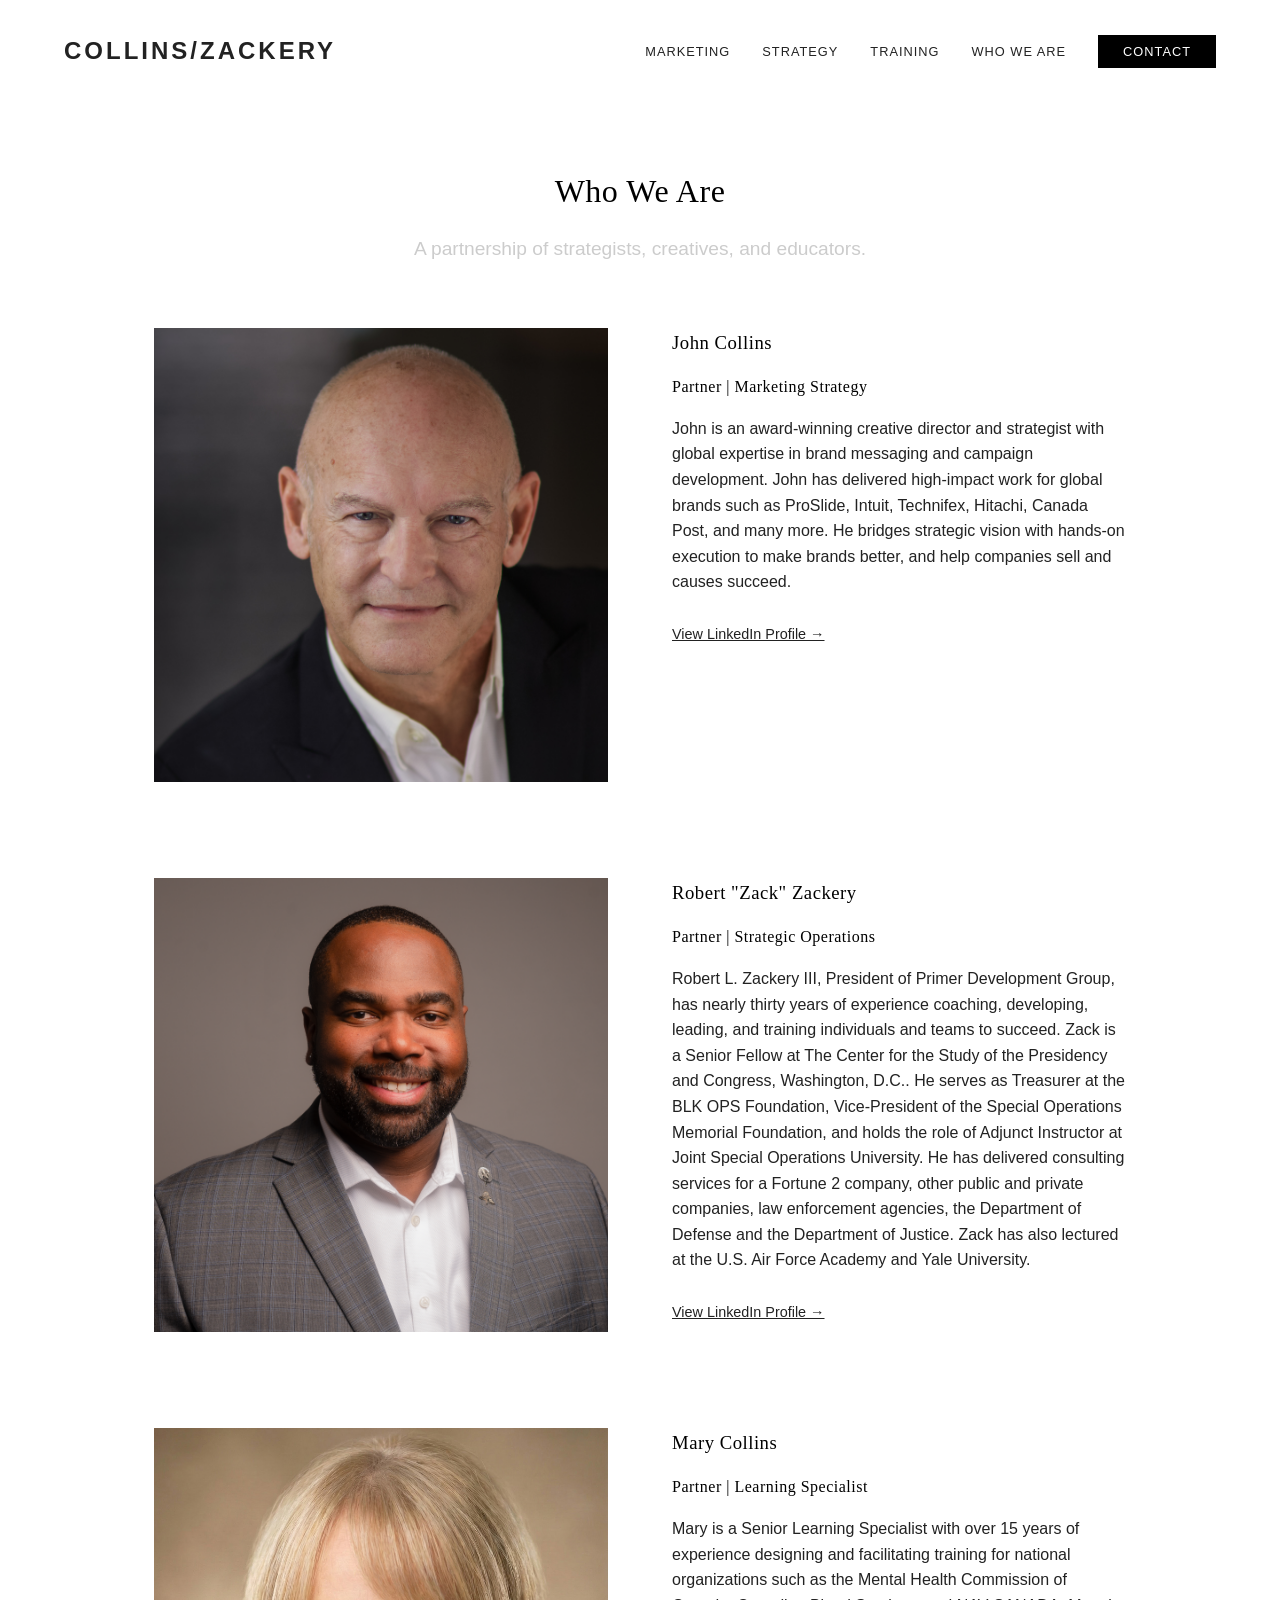
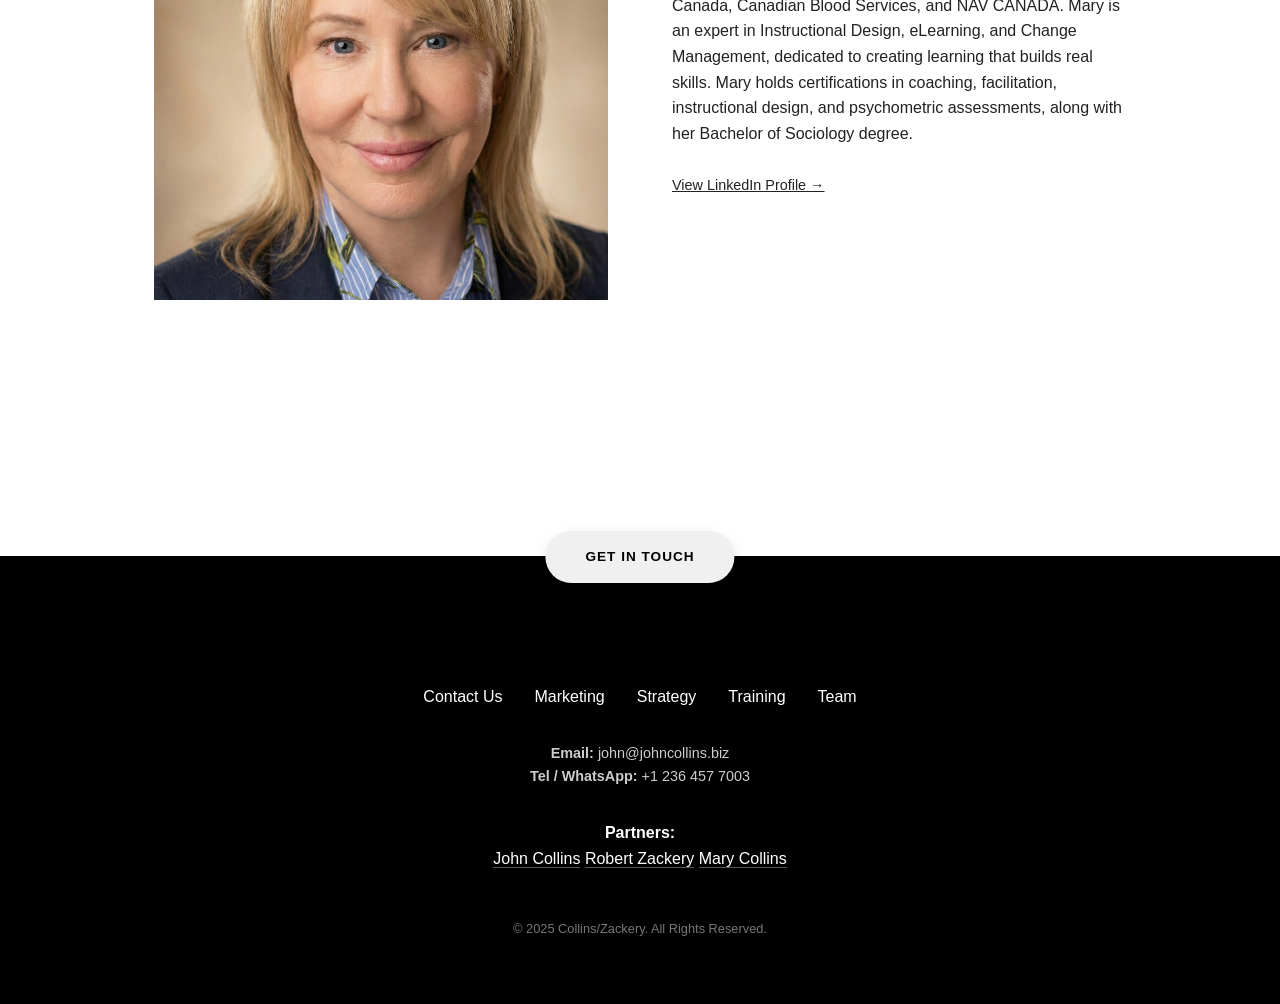
==== commit 905f5865: "Add files via upload" ====
--- a/about.html
+++ b/about.html
@@ -33,7 +33,7 @@
         <div class="service-text">
             <h3>John Collins</h3>
             <h4>Partner | Marketing Strategy</h4>
-            <p>An award-winning creative director and strategist with expertise in brand messaging and campaign development. John has delivered high-impact work for global brands like ProSlide, Technifex, and Canada Post. He bridges strategic vision with hands-on execution to help companies sell and causes succeed.</p>
+            <p>John is an award-winning creative director and strategist with global expertise in brand messaging and campaign development. John has delivered high-impact work for global brands such as ProSlide, Intuit, Technifex, Hitachi, Canada Post, and many more. He bridges strategic vision with hands-on execution to make brands better, and help companies sell and causes succeed.</p>
             <br>
             <a href="https://www.linkedin.com/in/iamjdcollins/" target="_blank" rel="noopener noreferrer" style="text-decoration: underline; font-size: 0.9rem;">View LinkedIn Profile &rarr;</a>
         </div>
@@ -44,7 +44,7 @@
         <div class="service-text">
             <h3>Robert "Zack" Zackery</h3>
             <h4>Partner | Strategic Operations</h4>
-            <p>Robert L. Zackery III is the President of Primer Development Group and a retired Command Chief Master Sergeant (USAF TACP/SOF). A Senior Fellow at The Center for the Study of the Presidency and Congress, Zack brings 26 years of experience advising USSOCOM commanders and leading elite teams. He specializes in operational problem solving, strategic thinking, and transforming organizational culture from the battlefield to the boardroom.</p>
+            <p>Robert L. Zackery III, President of Primer Development Group, has nearly thirty years of experience coaching, developing, leading, and training individuals and teams to succeed. Zack is a Senior Fellow at The Center for the Study of the Presidency and Congress, Washington, D.C.. He serves as Treasurer at the BLK OPS Foundation, Vice-President of the Special Operations Memorial Foundation, and holds the role of Adjunct Instructor at Joint Special Operations University. He has delivered consulting services for a Fortune 2 company, other public and private companies, law enforcement agencies, the Department of Defense and the Department of Justice. Zack has also lectured at the U.S. Air Force Academy and Yale University.</p>
             <br>
             <a href="https://www.linkedin.com/in/robertlzackeryiii/" target="_blank" rel="noopener noreferrer" style="text-decoration: underline; font-size: 0.9rem;">View LinkedIn Profile &rarr;</a>
         </div>
@@ -55,7 +55,7 @@
         <div class="service-text">
             <h3>Mary Collins</h3>
             <h4>Partner | Learning Specialist</h4>
-            <p>A Senior Learning Specialist with over 15 years of experience designing and facilitating training for national organizations like the Mental Health Commission of Canada and NAV CANADA. Mary is an expert in Instructional Design, eLearning, and Change Management (ADKAR), dedicated to creating learning that builds real skills.</p>
+            <p>Mary is a Senior Learning Specialist with over 15 years of experience designing and facilitating training for national organizations such as the Mental Health Commission of Canada, Canadian Blood Services, and NAV CANADA. Mary is an expert in Instructional Design, eLearning, and Change Management, dedicated to creating learning that builds real skills. Mary holds certifications in coaching, facilitation, instructional design, and psychometric assessments, along with her Bachelor of Sociology degree.</p>
             <br>
             <a href="https://www.linkedin.com/in/collins4learning/" target="_blank" rel="noopener noreferrer" style="text-decoration: underline; font-size: 0.9rem;">View LinkedIn Profile &rarr;</a>
         </div>
--- a/style.css
+++ b/style.css
@@ -150,7 +150,7 @@
     content: "—"; position: absolute; left: 0; color: #999;
 }
 
-/* 8. Testimonials (UPDATED: Rounded Corners) */
+/* 8. Testimonials (Rounded) */
 .testimonials { 
     background: #f4f4f4; 
     color: #000; 
@@ -170,7 +170,7 @@
     from {opacity: 0;} to {opacity: 1;}
 }
 
-/* 9. Team Preview Section (Home) */
+/* 9. Team Preview Section (Home) - UPDATED FOR HOVER */
 .team-home {
     text-align: center;
     max-width: 1200px;
@@ -190,8 +190,15 @@
     width: 250px;
     object-fit: cover;
     border-radius: 50%;
-    filter: grayscale(100%);
-}
+    filter: grayscale(100%); /* Start Black & White */
+    transition: filter 0.3s ease; /* Smooth transition */
+}
+/* Mouseover effect: Full Color */
+.team-member img:hover {
+    filter: grayscale(0%);
+    cursor: pointer;
+}
+
 .team-member h3 { font-size: 1.2rem; margin-bottom: 0.5rem; }
 .team-member p { font-size: 0.9rem; color: #666; margin-bottom: 1.5rem; line-height: 1.4; }
 
@@ -241,7 +248,6 @@
     nav { flex-direction: column; padding: 1rem; }
     .nav-links { display: flex; flex-direction: column; gap: 1rem; margin-top: 1rem; width: 100%; text-align: center; }
     .pill-divider { padding: 12px 30px; font-size: 0.75rem; }
-    /* Ensure margins on mobile allow rounding to be visible */
     .hero { margin: 20px 10px 0 10px; }
     .testimonials { margin: 40px 10px 6rem 10px; }
 }
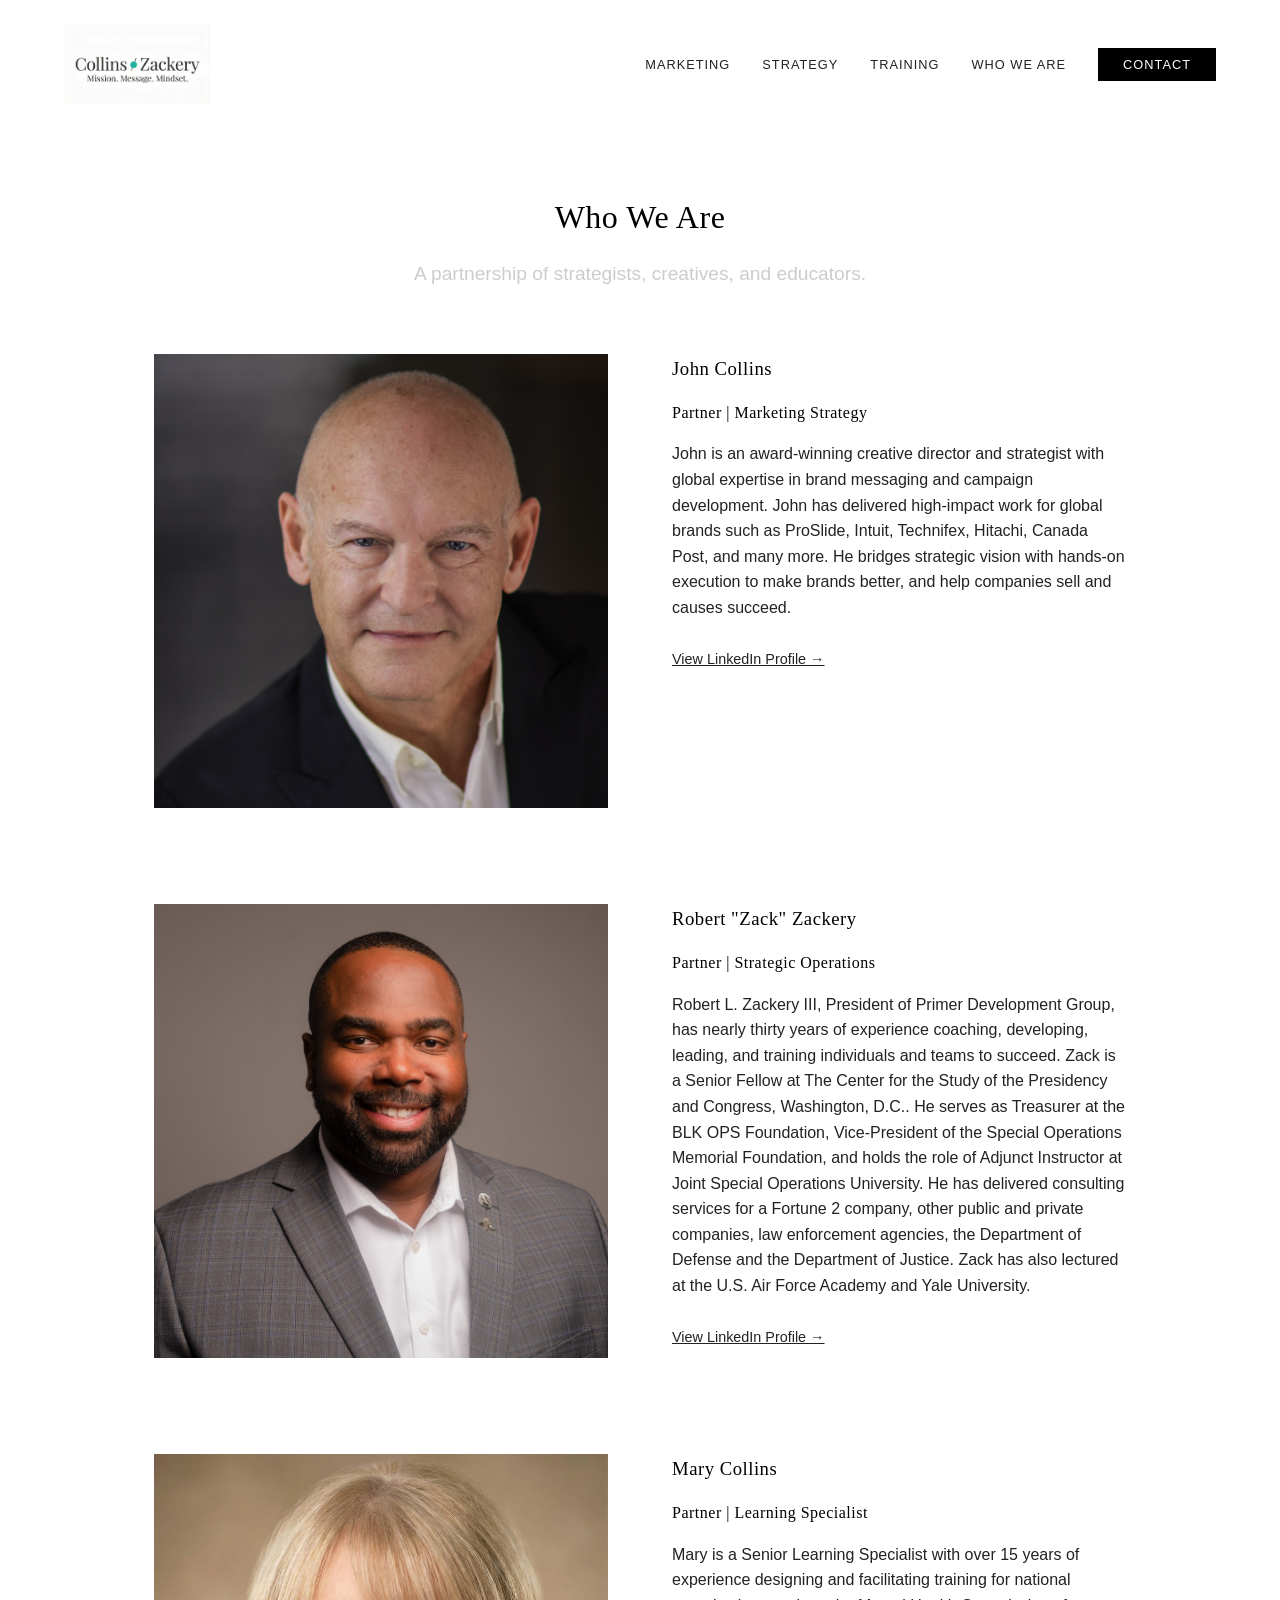
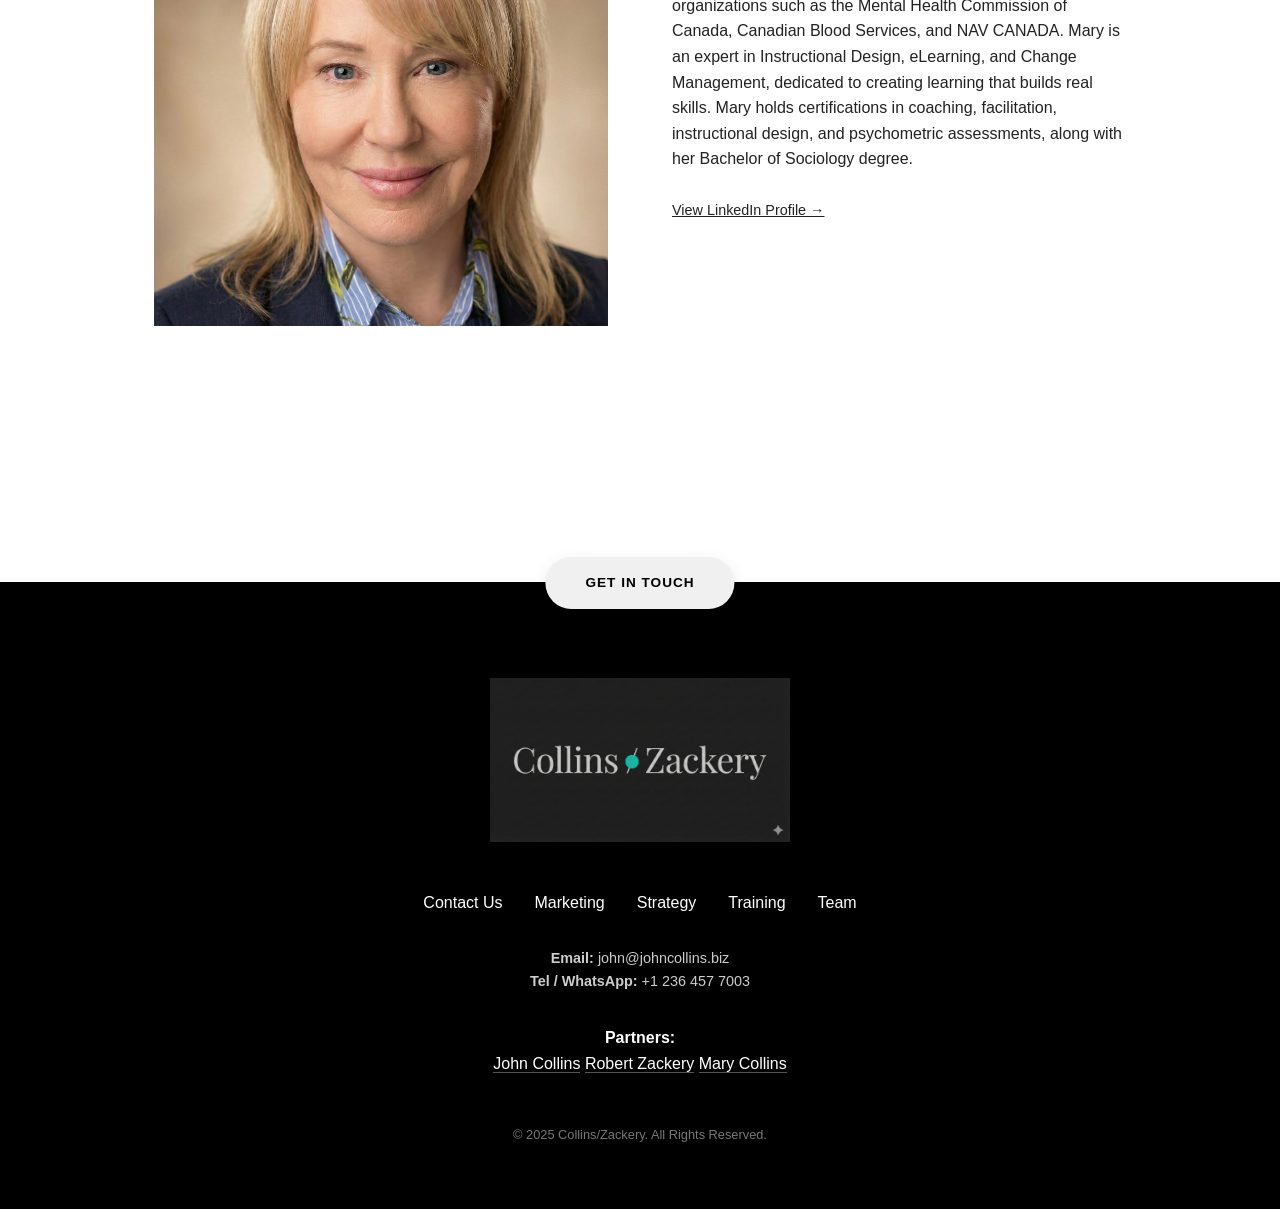
==== commit 810836a6: "Add files via upload" ====
--- a/about.html
+++ b/about.html
@@ -10,7 +10,9 @@
 <body>
 
     <nav>
-        <a href="index.html" class="logo">Collins/Zackery</a>
+        <a href="index.html">
+            <img src="CZ with tag on white.jpg" alt="Collins | Zackery" class="logo-img-nav">
+        </a>
         <ul class="nav-links">
             <li><a href="marketing.html">Marketing</a></li>
             <li><a href="strategy.html">Strategy</a></li>
@@ -68,6 +70,8 @@
         <a href="contact.html" class="pill-divider pill-bottom">Get in Touch</a>
         
         <footer>
+            <img src="CZ wordmark on black.jpg" alt="Collins | Zackery" class="logo-img-footer">
+
             <div class="footer-links">
                 <a href="contact.html">Contact Us</a>
                 <a href="marketing.html">Marketing</a>
--- a/style.css
+++ b/style.css
@@ -1,4 +1,4 @@
-/* COLLINS | ZACKERY - UPDATED DESIGN */
+/* COLLINS | ZACKERY - FINAL DESIGN */
 
 /* 1. Base Styles */
 * { box-sizing: border-box; margin: 0; padding: 0; }
@@ -26,10 +26,15 @@
     display: flex;
     justify-content: space-between;
     align-items: center;
-    padding: 2rem 5%;
+    padding: 1.5rem 5%;
     background: #fff;
 }
-.logo { font-size: 1.5rem; letter-spacing: 3px; font-weight: 600; text-transform: uppercase; }
+/* Header Logo Image */
+.logo-img-nav {
+    height: 80px; 
+    width: auto;
+    display: block;
+}
 .nav-links { display: flex; gap: 2rem; align-items: center; }
 .nav-links a { text-transform: uppercase; font-size: 0.8rem; letter-spacing: 1px; }
 .btn-nav { 
@@ -73,7 +78,6 @@
     position: relative;
     z-index: 10;
 }
-
 .pill-divider {
     background-color: #f0f0f0;
     color: #000;
@@ -86,21 +90,54 @@
     display: inline-block; 
     box-shadow: 0 5px 15px rgba(0,0,0,0.1);
 }
-
 .arrow-down {
     font-size: 2rem;
     color: #222;
     margin-top: 1rem;
     animation: bounce 2s infinite;
 }
-
 @keyframes bounce {
     0%, 20%, 50%, 80%, 100% {transform: translateY(0);}
     40% {transform: translateY(-5px);}
     60% {transform: translateY(-3px);}
 }
 
-/* 5. Section Intro Line */
+/* 5. Scrolling Logo Banner */
+.logo-scroller {
+    width: 100%;
+    overflow: hidden;
+    padding: 2rem 0 4rem;
+    background: #fff;
+    white-space: nowrap;
+    position: relative;
+}
+.logo-track {
+    display: flex;
+    align-items: center;
+    width: max-content;
+    animation: scroll 40s linear infinite;
+}
+.logo-track img {
+    height: 60px;
+    width: auto;
+    margin: 0 40px;
+    filter: grayscale(100%);
+    opacity: 0.7;
+    transition: all 0.3s ease;
+    cursor: pointer;
+}
+.logo-track img:hover {
+    filter: grayscale(0%);
+    opacity: 1;
+    transform: scale(1.1);
+}
+.logo-track:hover { animation-play-state: paused; }
+@keyframes scroll {
+    0% { transform: translateX(0); }
+    100% { transform: translateX(-50%); }
+}
+
+/* 6. Section Intro Line */
 .section-intro {
     text-align: center;
     font-size: 2rem; 
@@ -111,7 +148,7 @@
     line-height: 1.3;
 }
 
-/* 6. Three Doors (Home) */
+/* 7. Three Doors (Home) */
 .three-doors {
     display: grid;
     grid-template-columns: repeat(3, 1fr);
@@ -137,7 +174,7 @@
     border-bottom: 1px solid #000; padding-bottom: 3px; 
 }
 
-/* 7. Content Layouts (Service Pages) */
+/* 8. Content Layouts */
 .page-container { max-width: 1100px; margin: 0 auto; padding: 4rem 5%; }
 .service-section { 
     display: grid; grid-template-columns: 1fr 1fr; gap: 4rem; margin-bottom: 6rem; align-items: center; 
@@ -150,27 +187,26 @@
     content: "—"; position: absolute; left: 0; color: #999;
 }
 
-/* 8. Testimonials (Rounded) */
+/* 9. Testimonials */
 .testimonials { 
     background: #f4f4f4; 
     color: #000; 
     padding: 6rem 5%; 
     text-align: center; 
     position: relative; 
-    border-radius: 50px; /* MATCHES HERO */
-    margin: 40px 20px 6rem 20px; /* Margins ensure corners are visible */
+    border-radius: 50px; 
+    margin: 40px 20px 6rem 20px; 
 }
 .testimonial-container { max-width: 800px; margin: 0 auto; min-height: 200px; display: flex; align-items: center; justify-content: center; }
 .testimonial-slide { display: none; animation: fadeEffect 1s; }
 .testimonial-slide.active { display: block; }
 .quote { font-size: 1.5rem; font-family: 'Didot', serif; margin-bottom: 1.5rem; font-style: italic; line-height: 1.4; color: #222; }
 .cite { font-size: 0.8rem; text-transform: uppercase; letter-spacing: 2px; opacity: 0.7; display: block; margin-top: 1rem; color: #000; }
-
 @keyframes fadeEffect {
     from {opacity: 0;} to {opacity: 1;}
 }
 
-/* 9. Team Preview Section (Home) - UPDATED FOR HOVER */
+/* 10. Team Preview Section */
 .team-home {
     text-align: center;
     max-width: 1200px;
@@ -190,19 +226,14 @@
     width: 250px;
     object-fit: cover;
     border-radius: 50%;
-    filter: grayscale(100%); /* Start Black & White */
-    transition: filter 0.3s ease; /* Smooth transition */
-}
-/* Mouseover effect: Full Color */
-.team-member img:hover {
-    filter: grayscale(0%);
-    cursor: pointer;
-}
-
+    filter: grayscale(100%);
+    transition: filter 0.3s ease;
+}
+.team-member img:hover { filter: grayscale(0%); cursor: pointer; }
 .team-member h3 { font-size: 1.2rem; margin-bottom: 0.5rem; }
 .team-member p { font-size: 0.9rem; color: #666; margin-bottom: 1.5rem; line-height: 1.4; }
 
-/* 10. Contact Page Form */
+/* 11. Contact Page Form */
 .contact-hero { text-align: center; margin-bottom: 3rem; }
 .contact-form { max-width: 600px; margin: 0 auto; }
 .form-group { margin-bottom: 1.5rem; }
@@ -217,11 +248,8 @@
 }
 .btn-submit:hover { background: #333; }
 
-/* 11. Footer & Bottom Pill */
-.footer-wrapper {
-    position: relative;
-    margin-top: 6rem;
-}
+/* 12. Footer & Bottom Pill */
+.footer-wrapper { position: relative; margin-top: 6rem; }
 .pill-bottom {
     position: absolute;
     top: -25px;
@@ -235,19 +263,48 @@
     color: #fff; 
     text-align: center; 
 }
+/* Footer Logo Image */
+.logo-img-footer {
+    max-width: 300px;
+    width: 100%;
+    margin: 0 auto 3rem;
+    display: block;
+}
 .footer-links { display: flex; justify-content: center; gap: 2rem; margin: 2rem 0; }
 .footer-links a { color: #fff; }
 .contact-info { margin: 2rem 0; font-size: 0.9rem; color: #ccc; }
 .partners-list a { color: #fff; border-bottom: 1px solid #555; }
 .copyright { font-size: 0.8rem; color: #777; margin-top: 3rem; }
 
+/* 13. Portfolio & Projects */
+.portfolio-container { max-width: 1200px; margin: 0 auto 6rem; padding: 0 5%; }
+.portfolio-intro { text-align: center; margin-bottom: 4rem; border-top: 1px solid #eee; padding-top: 6rem; }
+.portfolio-grid { display: grid; grid-template-columns: repeat(3, 1fr); gap: 40px; }
+a.portfolio-item { display: block; text-align: left; margin-bottom: 2rem; cursor: pointer; color: inherit; }
+.portfolio-item img { width: 100%; height: 250px; object-fit: cover; border-radius: 4px; filter: grayscale(100%); transition: all 0.4s ease; margin-bottom: 1rem; box-shadow: 0 5px 15px rgba(0,0,0,0.05); }
+.portfolio-item:hover img { filter: grayscale(0%); transform: translateY(-5px); box-shadow: 0 10px 25px rgba(0,0,0,0.1); }
+.portfolio-item h3 { font-size: 1.1rem; margin-bottom: 0.2rem; text-transform: uppercase; letter-spacing: 1px; }
+.portfolio-item p { font-size: 0.9rem; color: #666; font-style: italic; font-family: 'Didot', serif; }
+
+.project-hero { height: 60vh; background-size: cover; background-position: center; position: relative; margin-bottom: 4rem; }
+.project-hero::after { content: ""; position: absolute; top: 0; left: 0; right: 0; bottom: 0; background: rgba(0,0,0,0.4); }
+.project-title { position: absolute; bottom: 4rem; left: 5%; color: #fff; z-index: 2; max-width: 800px; }
+.project-title h1 { color: #fff; font-size: 3.5rem; margin-bottom: 0.5rem; }
+.project-title p { font-size: 1.2rem; opacity: 0.9; }
+.project-content { max-width: 800px; margin: 0 auto 6rem; padding: 0 5%; font-size: 1.1rem; }
+.project-content h3 { font-size: 1.5rem; margin-top: 3rem; margin-bottom: 1rem; }
+.project-content p { margin-bottom: 1.5rem; color: #444; }
+
 /* Mobile */
 @media (max-width: 768px) {
     .hero h1 { font-size: 2.5rem; }
-    .three-doors, .service-section, .team-grid { grid-template-columns: 1fr; }
+    .three-doors, .service-section, .team-grid, .portfolio-grid { grid-template-columns: 1fr; }
     nav { flex-direction: column; padding: 1rem; }
     .nav-links { display: flex; flex-direction: column; gap: 1rem; margin-top: 1rem; width: 100%; text-align: center; }
     .pill-divider { padding: 12px 30px; font-size: 0.75rem; }
     .hero { margin: 20px 10px 0 10px; }
     .testimonials { margin: 40px 10px 6rem 10px; }
+    .logo-track img { height: 40px; margin: 0 20px; }
+    .project-hero { height: 40vh; }
+    .project-title h1 { font-size: 2.5rem; }
 }
